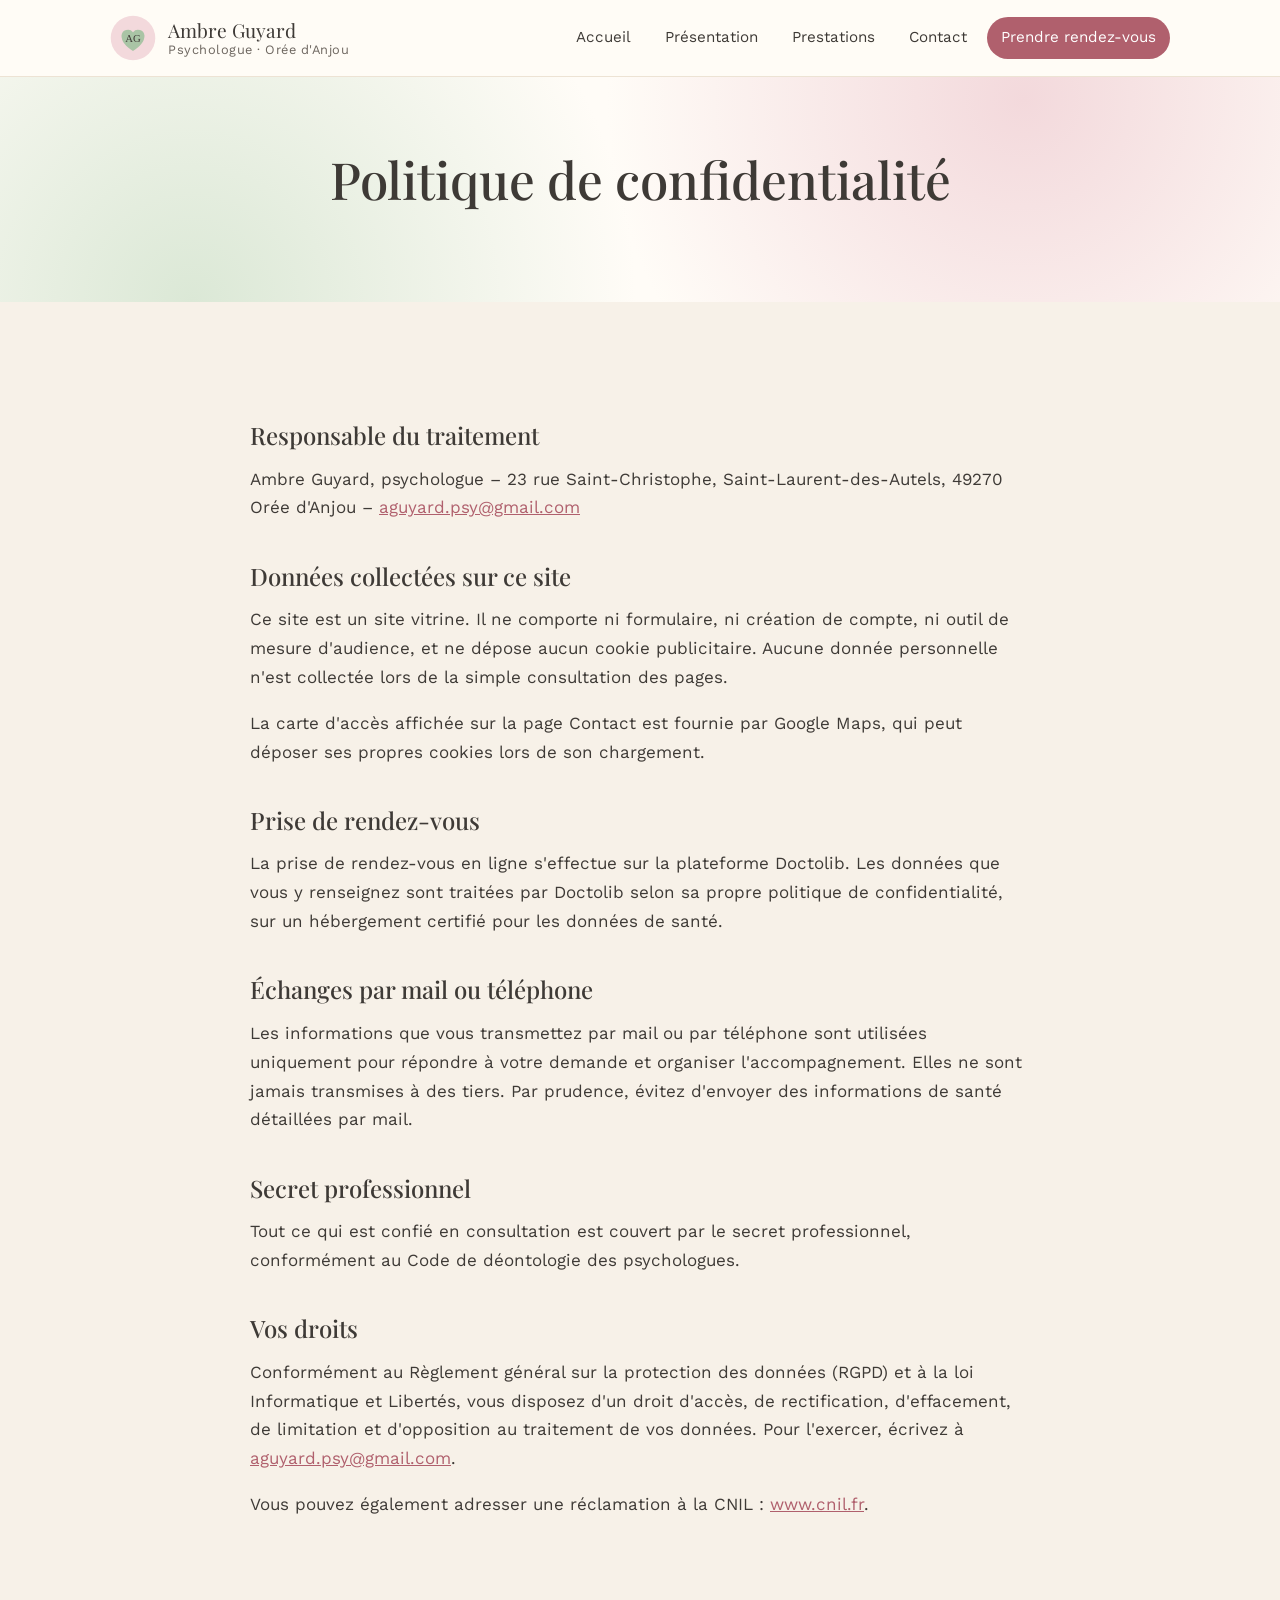
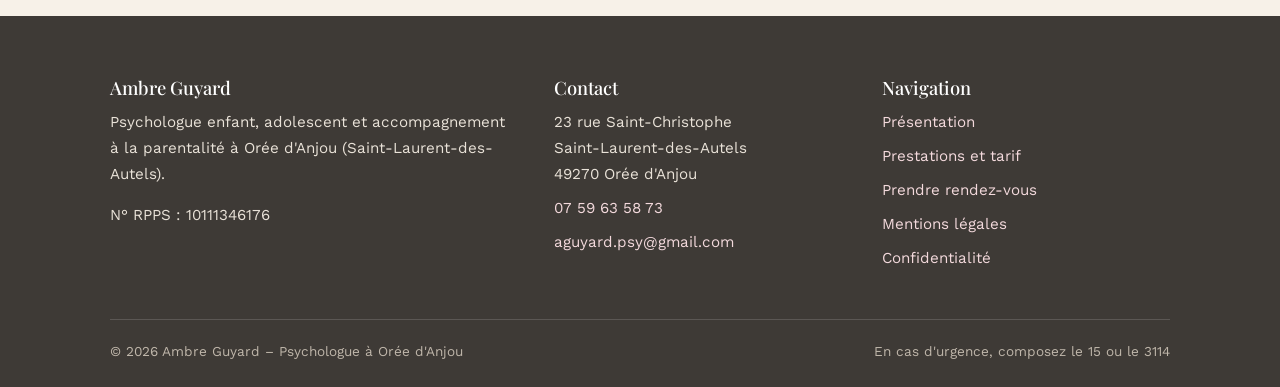
==== confidentialite.html @ e0a4511f "Add files via upload" ====
<!DOCTYPE html>
<html lang="fr">
<head>
  <meta charset="UTF-8">
  <meta name="viewport" content="width=device-width, initial-scale=1.0">
  <title>Politique de confidentialité | Ambre Guyard - Psychologue</title>
  <meta name="description" content="Politique de confidentialité et protection des données personnelles du site d'Ambre Guyard, psychologue à Orée d'Anjou.">
  <meta name="robots" content="noindex, follow">
  <link rel="canonical" href="https://www.ambre-guyard-psychologue.fr/confidentialite.html">
  <link rel="icon" href="favicon.svg" type="image/svg+xml">
  <link rel="preconnect" href="https://fonts.googleapis.com">
  <link rel="preconnect" href="https://fonts.gstatic.com" crossorigin>
  <link href="https://fonts.googleapis.com/css2?family=Playfair+Display:wght@400;500;600&family=Work+Sans:wght@300;400;500&display=swap" rel="stylesheet">
  <link rel="stylesheet" href="style.css">
</head>
<body>
  <a class="skip-link" href="#contenu">Aller au contenu</a>

  <header class="site-header">
    <div class="container header-inner">
      <a href="index.html" class="logo" aria-label="Accueil - Ambre Guyard, psychologue">
        <img src="favicon.svg" alt="" class="logo-mark" width="46" height="46">
        <span class="logo-text">
          <span class="logo-name">Ambre Guyard</span>
          <span class="logo-sub">Psychologue · Orée d'Anjou</span>
        </span>
      </a>
      <button class="nav-toggle" aria-label="Ouvrir le menu" aria-expanded="false" aria-controls="menu">
        <span></span><span></span><span></span>
      </button>
      <nav class="main-nav" id="menu" aria-label="Menu principal">
        <ul>
          <li><a href="index.html">Accueil</a></li>
          <li><a href="presentation.html">Présentation</a></li>
          <li><a href="prestations.html">Prestations</a></li>
          <li><a href="contact.html">Contact</a></li>
          <li><a href="rendez-vous.html" class="nav-cta">Prendre rendez-vous</a></li>
        </ul>
      </nav>
    </div>
  </header>

  <main id="contenu">
    <section class="page-hero">
      <div class="container">
        <h1>Politique de confidentialité</h1>
      </div>
    </section>

    <section class="section">
      <div class="container legal">
        <h2>Responsable du traitement</h2>
        <p>Ambre Guyard, psychologue – 23 rue Saint-Christophe, Saint-Laurent-des-Autels, 49270 Orée d'Anjou – <a href="mailto:aguyard.psy@gmail.com">aguyard.psy@gmail.com</a></p>

        <h2>Données collectées sur ce site</h2>
        <p>Ce site est un site vitrine. Il ne comporte ni formulaire, ni création de compte, ni outil de mesure d'audience, et ne dépose aucun cookie publicitaire. Aucune donnée personnelle n'est collectée lors de la simple consultation des pages.</p>
        <p>La carte d'accès affichée sur la page Contact est fournie par Google Maps, qui peut déposer ses propres cookies lors de son chargement.</p>

        <h2>Prise de rendez-vous</h2>
        <p>La prise de rendez-vous en ligne s'effectue sur la plateforme Doctolib. Les données que vous y renseignez sont traitées par Doctolib selon sa propre politique de confidentialité, sur un hébergement certifié pour les données de santé.</p>

        <h2>Échanges par mail ou téléphone</h2>
        <p>Les informations que vous transmettez par mail ou par téléphone sont utilisées uniquement pour répondre à votre demande et organiser l'accompagnement. Elles ne sont jamais transmises à des tiers. Par prudence, évitez d'envoyer des informations de santé détaillées par mail.</p>

        <h2>Secret professionnel</h2>
        <p>Tout ce qui est confié en consultation est couvert par le secret professionnel, conformément au Code de déontologie des psychologues.</p>

        <h2>Vos droits</h2>
        <p>Conformément au Règlement général sur la protection des données (RGPD) et à la loi Informatique et Libertés, vous disposez d'un droit d'accès, de rectification, d'effacement, de limitation et d'opposition au traitement de vos données. Pour l'exercer, écrivez à <a href="mailto:aguyard.psy@gmail.com">aguyard.psy@gmail.com</a>.</p>
        <p>Vous pouvez également adresser une réclamation à la CNIL : <a href="https://www.cnil.fr" target="_blank" rel="noopener">www.cnil.fr</a>.</p>
      </div>
    </section>
  </main>

  <footer class="site-footer">
    <div class="container">
      <div class="footer-grid">
        <div>
          <h3>Ambre Guyard</h3>
          <p>Psychologue enfant, adolescent et accompagnement à la parentalité à Orée d'Anjou (Saint-Laurent-des-Autels).</p>
          <p>N° RPPS : 10111346176</p>
        </div>
        <div>
          <h3>Contact</h3>
          <ul>
            <li>23 rue Saint-Christophe<br>Saint-Laurent-des-Autels<br>49270 Orée d'Anjou</li>
            <li><a href="tel:+33759635873">07 59 63 58 73</a></li>
            <li><a href="mailto:aguyard.psy@gmail.com">aguyard.psy@gmail.com</a></li>
          </ul>
        </div>
        <div>
          <h3>Navigation</h3>
          <ul>
            <li><a href="presentation.html">Présentation</a></li>
            <li><a href="prestations.html">Prestations et tarif</a></li>
            <li><a href="rendez-vous.html">Prendre rendez-vous</a></li>
            <li><a href="mentions-legales.html">Mentions légales</a></li>
            <li><a href="confidentialite.html">Confidentialité</a></li>
          </ul>
        </div>
      </div>
      <div class="footer-bottom">
        <span>© <span id="year">2026</span> Ambre Guyard – Psychologue à Orée d'Anjou</span>
        <span>En cas d'urgence, composez le 15 ou le 3114</span>
      </div>
    </div>
  </footer>

  <script src="script.js"></script>
</body>
</html>
---- style.css ----
/* ==========================================================
   Ambre Guyard – Psychologue | Orée d'Anjou
   Palette : beige, rose pastel, vert pastel
   ========================================================== */

:root {
  --beige: #f7f1e8;
  --beige-dark: #ede3d4;
  --cream: #fffcf7;
  --rose: #f3d9dc;
  --rose-mid: #e5b8be;
  --rose-dark: #b0606d;
  --vert: #dbe8d6;
  --vert-mid: #a9c4a5;
  --vert-dark: #5d7d62;
  --text: #3e3a36;
  --text-light: #6d665f;
  --white: #ffffff;
  --shadow: 0 10px 30px rgba(94, 80, 66, 0.08);
  --radius: 22px;
  --serif: "Playfair Display", Georgia, serif;
  --sans: "Work Sans", Arial, sans-serif;
}

*, *::before, *::after { box-sizing: border-box; }

html { scroll-behavior: smooth; }

body {
  margin: 0;
  font-family: var(--sans);
  font-size: 17px;
  line-height: 1.7;
  color: var(--text);
  background: var(--beige);
}

img { max-width: 100%; display: block; }

a { color: var(--rose-dark); }
a:hover { color: var(--vert-dark); }

h1, h2, h3 {
  font-family: var(--serif);
  font-weight: 500;
  line-height: 1.25;
  color: var(--text);
  margin: 0 0 0.6em;
}
h1 { font-size: clamp(2rem, 5vw, 3.2rem); }
h2 { font-size: clamp(1.6rem, 3.5vw, 2.3rem); }
h3 { font-size: 1.3rem; }

p { margin: 0 0 1em; }

.container {
  width: 100%;
  max-width: 1100px;
  margin: 0 auto;
  padding: 0 20px;
}

.skip-link {
  position: absolute;
  left: -9999px;
}
.skip-link:focus {
  left: 16px; top: 16px;
  background: var(--white);
  padding: 8px 14px;
  z-index: 1000;
}

/* ---------- En-tête ---------- */
.site-header {
  position: sticky;
  top: 0;
  z-index: 100;
  background: rgba(255, 252, 247, 0.94);
  backdrop-filter: blur(8px);
  border-bottom: 1px solid var(--beige-dark);
}
.header-inner {
  display: flex;
  align-items: center;
  justify-content: space-between;
  min-height: 76px;
  gap: 20px;
}
.logo {
  display: flex;
  align-items: center;
  gap: 12px;
  text-decoration: none;
  color: var(--text);
}
.logo-mark {
  width: 46px; height: 46px;
  flex-shrink: 0;
}
.logo-text { display: flex; flex-direction: column; line-height: 1.2; }
.logo-name { font-family: var(--serif); font-size: 1.2rem; }
.logo-sub { font-size: 0.8rem; color: var(--text-light); letter-spacing: 0.04em; }

.main-nav ul {
  display: flex;
  align-items: center;
  gap: 6px;
  list-style: none;
  margin: 0; padding: 0;
}
.main-nav a {
  display: block;
  padding: 8px 14px;
  border-radius: 999px;
  text-decoration: none;
  color: var(--text);
  font-size: 0.95rem;
  transition: background 0.2s;
}
.main-nav a:hover,
.main-nav a.active { background: var(--vert); color: var(--text); }
.main-nav a.nav-cta {
  background: var(--rose-dark);
  color: var(--white);
}
.main-nav a.nav-cta:hover { background: var(--vert-dark); color: var(--white); }

.nav-toggle {
  display: none;
  background: none;
  border: 0;
  padding: 10px;
  cursor: pointer;
}
.nav-toggle span {
  display: block;
  width: 26px; height: 2px;
  margin: 5px 0;
  background: var(--text);
  transition: 0.3s;
}

/* ---------- Boutons ---------- */
.btn {
  display: inline-block;
  padding: 13px 28px;
  border-radius: 999px;
  font-family: var(--sans);
  font-size: 1rem;
  font-weight: 500;
  text-decoration: none;
  transition: transform 0.2s, background 0.2s;
}
.btn:hover { transform: translateY(-2px); }
.btn-primary { background: var(--rose-dark); color: var(--white); }
.btn-primary:hover { background: var(--vert-dark); color: var(--white); }
.btn-secondary { background: transparent; color: var(--vert-dark); border: 1.5px solid var(--vert-dark); }
.btn-secondary:hover { background: var(--vert-dark); color: var(--white); }
.btn-group { display: flex; flex-wrap: wrap; gap: 14px; margin-top: 24px; }

/* ---------- Héros ---------- */
.hero {
  position: relative;
  overflow: hidden;
  padding: 90px 0 100px;
  background:
    radial-gradient(circle at 85% 20%, var(--rose) 0, transparent 40%),
    radial-gradient(circle at 10% 90%, var(--vert) 0, transparent 45%),
    var(--cream);
}
.hero-inner {
  display: grid;
  grid-template-columns: 1.2fr 0.8fr;
  gap: 50px;
  align-items: center;
}
.hero-kicker {
  display: inline-block;
  font-size: 0.85rem;
  letter-spacing: 0.12em;
  text-transform: uppercase;
  color: var(--vert-dark);
  margin-bottom: 14px;
}
.hero p.lead { font-size: 1.15rem; color: var(--text-light); max-width: 560px; }
.hero-visual {
  aspect-ratio: 1;
  border-radius: 48% 52% 45% 55% / 55% 45% 55% 45%;
  background: linear-gradient(145deg, var(--rose) 0%, var(--beige-dark) 50%, var(--vert) 100%);
  display: flex;
  align-items: center;
  justify-content: center;
  box-shadow: var(--shadow);
}
.hero-visual svg { width: 55%; height: auto; }

.page-hero {
  padding: 70px 0 60px;
  text-align: center;
  background:
    radial-gradient(circle at 80% 10%, var(--rose) 0, transparent 40%),
    radial-gradient(circle at 15% 100%, var(--vert) 0, transparent 40%),
    var(--cream);
}
.page-hero p { max-width: 680px; margin: 0 auto; color: var(--text-light); font-size: 1.1rem; }

/* ---------- Sections ---------- */
.section { padding: 80px 0; }
.section-alt { background: var(--cream); }
.section-rose { background: var(--rose); }
.section-vert { background: var(--vert); }
.section-title { text-align: center; max-width: 700px; margin: 0 auto 50px; }
.section-title p { color: var(--text-light); }

.grid-3 {
  display: grid;
  grid-template-columns: repeat(3, 1fr);
  gap: 28px;
}
.grid-2 {
  display: grid;
  grid-template-columns: repeat(2, 1fr);
  gap: 40px;
  align-items: center;
}

.card {
  background: var(--white);
  border-radius: var(--radius);
  padding: 34px 30px;
  box-shadow: var(--shadow);
  transition: transform 0.25s;
}
.card:hover { transform: translateY(-4px); }
.card-icon {
  width: 58px; height: 58px;
  border-radius: 50%;
  display: flex;
  align-items: center;
  justify-content: center;
  margin-bottom: 18px;
}
.card-icon svg { width: 28px; height: 28px; }
.icon-rose { background: var(--rose); color: var(--rose-dark); }
.icon-vert { background: var(--vert); color: var(--vert-dark); }
.icon-beige { background: var(--beige-dark); color: var(--text); }
.card a.more { font-weight: 500; text-decoration: none; }

.panel {
  background: var(--white);
  border-radius: var(--radius);
  padding: 40px;
  box-shadow: var(--shadow);
}
.panel-rose { background: var(--rose); box-shadow: none; }
.panel-vert { background: var(--vert); box-shadow: none; }

.check-list { list-style: none; padding: 0; margin: 0 0 1em; }
.check-list li { position: relative; padding-left: 30px; margin-bottom: 10px; }
.check-list li::before {
  content: "";
  position: absolute;
  left: 0; top: 0.55em;
  width: 14px; height: 14px;
  border-radius: 50%;
  background: var(--vert-mid);
}

/* ---------- Prestations ---------- */
.service {
  display: grid;
  grid-template-columns: 90px 1fr;
  gap: 30px;
  padding: 44px;
  margin-bottom: 30px;
  background: var(--white);
  border-radius: var(--radius);
  box-shadow: var(--shadow);
}
.service .card-icon { width: 80px; height: 80px; }
.service .card-icon svg { width: 38px; height: 38px; }

.price-box {
  text-align: center;
  max-width: 520px;
  margin: 0 auto;
}
.price {
  font-family: var(--serif);
  font-size: 3.4rem;
  color: var(--rose-dark);
  line-height: 1;
  margin: 10px 0 14px;
}

/* ---------- Étapes ---------- */
.steps { counter-reset: step; }
.step {
  position: relative;
  padding-left: 70px;
  margin-bottom: 34px;
}
.step::before {
  counter-increment: step;
  content: counter(step);
  position: absolute;
  left: 0; top: 0;
  width: 48px; height: 48px;
  border-radius: 50%;
  background: var(--rose-dark);
  color: var(--white);
  font-family: var(--serif);
  font-size: 1.3rem;
  display: flex;
  align-items: center;
  justify-content: center;
}

/* ---------- Contact ---------- */
.contact-list { list-style: none; padding: 0; margin: 0; }
.contact-list li {
  display: flex;
  gap: 16px;
  align-items: flex-start;
  margin-bottom: 22px;
}
.contact-list .card-icon { width: 46px; height: 46px; margin: 0; flex-shrink: 0; }
.contact-list .card-icon svg { width: 22px; height: 22px; }
.contact-list strong { display: block; font-weight: 500; }
.map-wrap {
  border-radius: var(--radius);
  overflow: hidden;
  box-shadow: var(--shadow);
  min-height: 360px;
}
.map-wrap iframe { width: 100%; height: 100%; min-height: 360px; border: 0; display: block; }

/* ---------- Bandeau CTA ---------- */
.cta-band {
  text-align: center;
  padding: 70px 0;
  background: linear-gradient(120deg, var(--rose) 0%, var(--beige-dark) 50%, var(--vert) 100%);
}
.cta-band p { max-width: 600px; margin: 0 auto; }
.cta-band .btn-group { justify-content: center; }

/* ---------- Pages légales ---------- */
.legal { max-width: 820px; margin: 0 auto; }
.legal h2 { font-size: 1.5rem; margin-top: 1.6em; }
.todo {
  background: var(--rose);
  padding: 1px 6px;
  border-radius: 4px;
  font-weight: 500;
}

/* ---------- Pied de page ---------- */
.site-footer {
  background: var(--text);
  color: #e9e2d8;
  padding: 60px 0 24px;
  font-size: 0.95rem;
}
.site-footer a { color: #f3d9dc; text-decoration: none; }
.site-footer a:hover { color: var(--vert); }
.footer-grid {
  display: grid;
  grid-template-columns: 1.4fr 1fr 1fr;
  gap: 40px;
  margin-bottom: 40px;
}
.site-footer h3 { color: var(--white); font-size: 1.15rem; }
.site-footer ul { list-style: none; padding: 0; margin: 0; }
.site-footer li { margin-bottom: 8px; }
.footer-bottom {
  border-top: 1px solid rgba(255, 255, 255, 0.15);
  padding-top: 20px;
  display: flex;
  flex-wrap: wrap;
  justify-content: space-between;
  gap: 10px;
  font-size: 0.85rem;
  color: #bfb6aa;
}

/* ---------- Animations ---------- */
.reveal { opacity: 0; transform: translateY(24px); transition: opacity 0.7s, transform 0.7s; }
.reveal.visible { opacity: 1; transform: none; }
@media (prefers-reduced-motion: reduce) {
  .reveal { opacity: 1; transform: none; transition: none; }
  html { scroll-behavior: auto; }
}

/* ---------- Responsive ---------- */
@media (max-width: 960px) {
  .hero-inner, .grid-2 { grid-template-columns: 1fr; }
  .hero-visual { max-width: 320px; margin: 0 auto; }
  .grid-3 { grid-template-columns: 1fr 1fr; }
  .footer-grid { grid-template-columns: 1fr 1fr; }
}

@media (max-width: 820px) {
  .nav-toggle { display: block; }
  .main-nav {
    position: absolute;
    top: 76px; left: 0; right: 0;
    background: var(--cream);
    border-bottom: 1px solid var(--beige-dark);
    max-height: 0;
    overflow: hidden;
    transition: max-height 0.35s ease;
  }
  .main-nav.open { max-height: 480px; }
  .main-nav ul { flex-direction: column; align-items: stretch; padding: 14px 20px 20px; }
  .main-nav a { padding: 12px 16px; }
  .nav-toggle.open span:nth-child(1) { transform: translateY(7px) rotate(45deg); }
  .nav-toggle.open span:nth-child(2) { opacity: 0; }
  .nav-toggle.open span:nth-child(3) { transform: translateY(-7px) rotate(-45deg); }
}

@media (max-width: 640px) {
  body { font-size: 16px; }
  .section { padding: 60px 0; }
  .hero { padding: 60px 0 70px; }
  .grid-3, .footer-grid { grid-template-columns: 1fr; }
  .service { grid-template-columns: 1fr; padding: 30px 24px; gap: 16px; }
  .panel { padding: 28px 22px; }
  .logo-sub { display: none; }
}
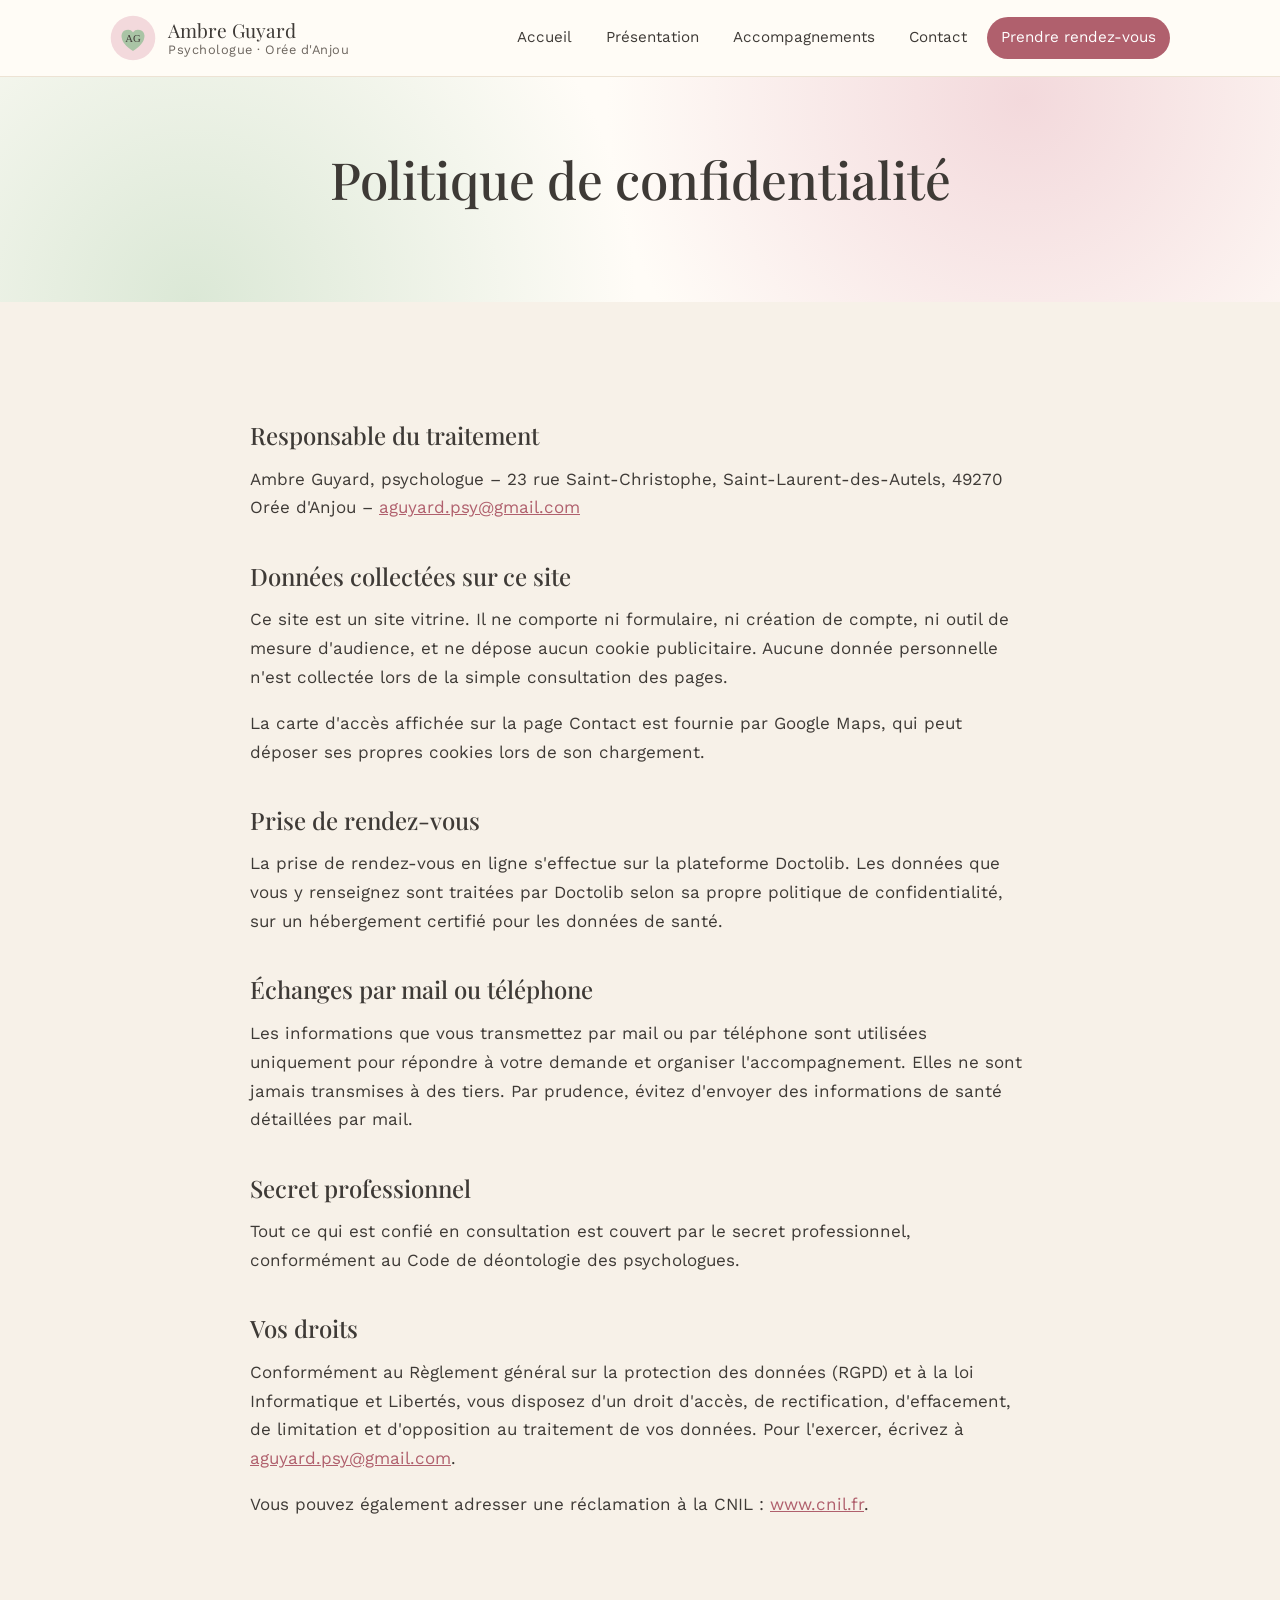
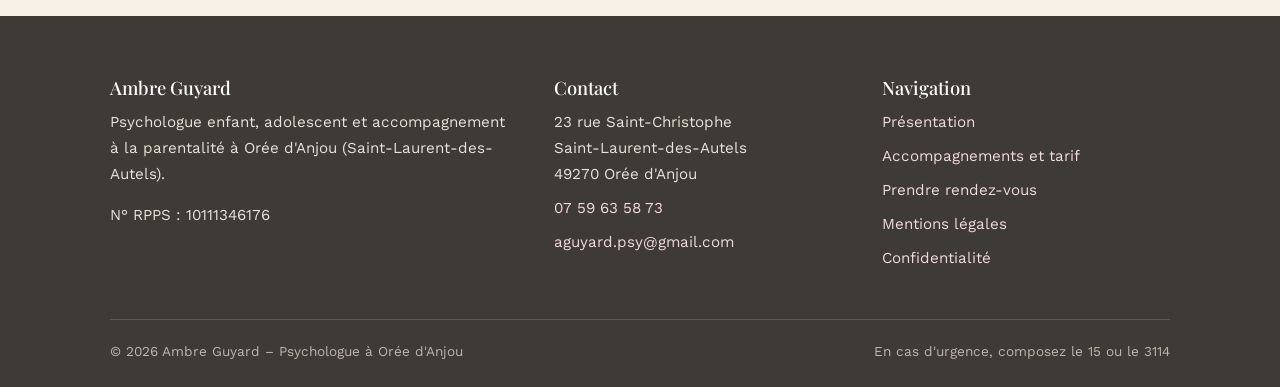
==== commit cbbfeb40: "Add files via upload" ====
--- a/confidentialite.html
+++ b/confidentialite.html
@@ -32,7 +32,7 @@
         <ul>
           <li><a href="index.html">Accueil</a></li>
           <li><a href="presentation.html">Présentation</a></li>
-          <li><a href="prestations.html">Prestations</a></li>
+          <li><a href="prestations.html">Accompagnements</a></li>
           <li><a href="contact.html">Contact</a></li>
           <li><a href="rendez-vous.html" class="nav-cta">Prendre rendez-vous</a></li>
         </ul>
@@ -92,7 +92,7 @@
           <h3>Navigation</h3>
           <ul>
             <li><a href="presentation.html">Présentation</a></li>
-            <li><a href="prestations.html">Prestations et tarif</a></li>
+            <li><a href="prestations.html">Accompagnements et tarif</a></li>
             <li><a href="rendez-vous.html">Prendre rendez-vous</a></li>
             <li><a href="mentions-legales.html">Mentions légales</a></li>
             <li><a href="confidentialite.html">Confidentialité</a></li>
--- a/style.css
+++ b/style.css
@@ -255,6 +255,33 @@
 }
 .panel-rose { background: var(--rose); box-shadow: none; }
 .panel-vert { background: var(--vert); box-shadow: none; }
+.values-panel { max-width: 820px; margin: 50px auto 0; }
+
+/* ---------- Photo de présentation ---------- */
+.portrait {
+  position: relative;
+  max-width: 420px;
+  margin: 0 auto;
+}
+.portrait::before {
+  content: "";
+  position: absolute;
+  inset: 18px -18px -18px 18px;
+  border-radius: var(--radius);
+  background: linear-gradient(145deg, var(--rose) 0%, var(--vert) 100%);
+  z-index: 0;
+}
+.portrait img {
+  position: relative;
+  z-index: 1;
+  width: 100%;
+  height: auto;
+  aspect-ratio: 4 / 5;
+  object-fit: cover;
+  border-radius: var(--radius);
+  box-shadow: var(--shadow);
+  background: var(--beige-dark);
+}
 
 .check-list { list-style: none; padding: 0; margin: 0 0 1em; }
 .check-list li { position: relative; padding-left: 30px; margin-bottom: 10px; }
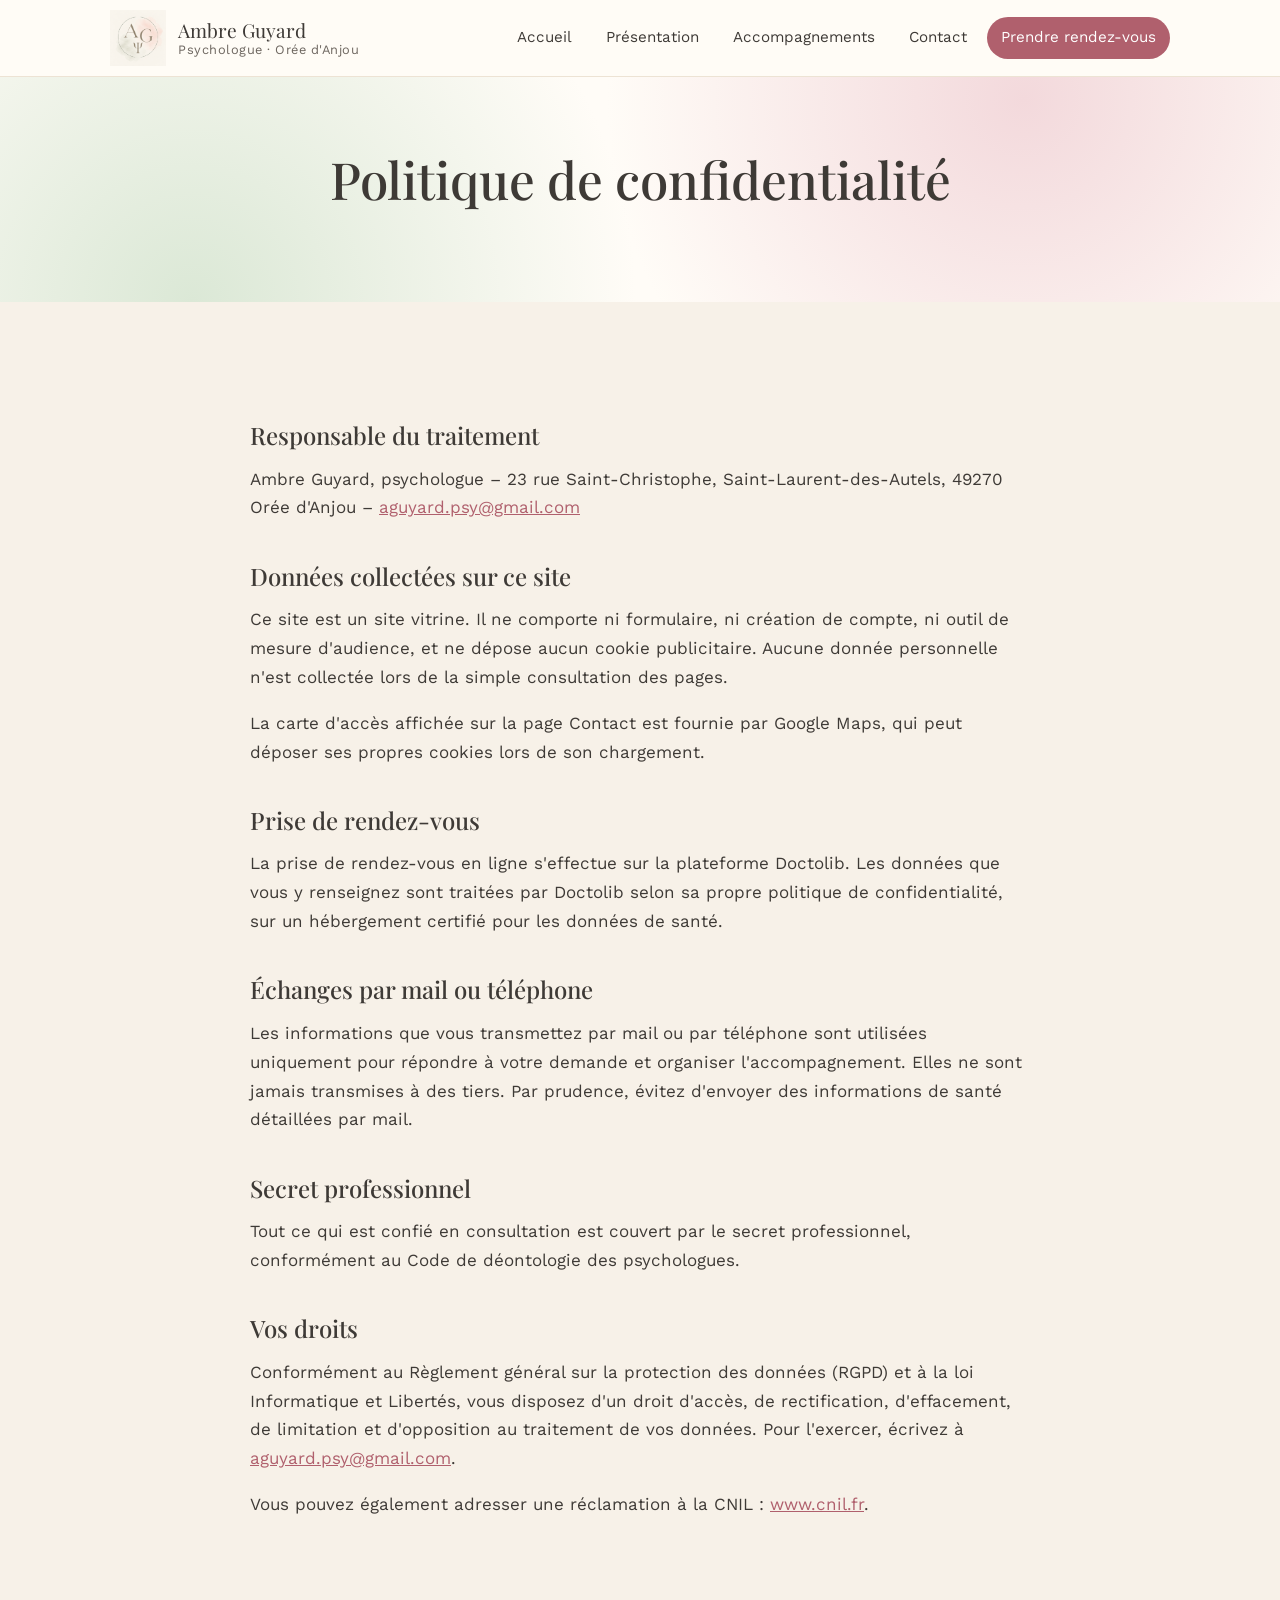
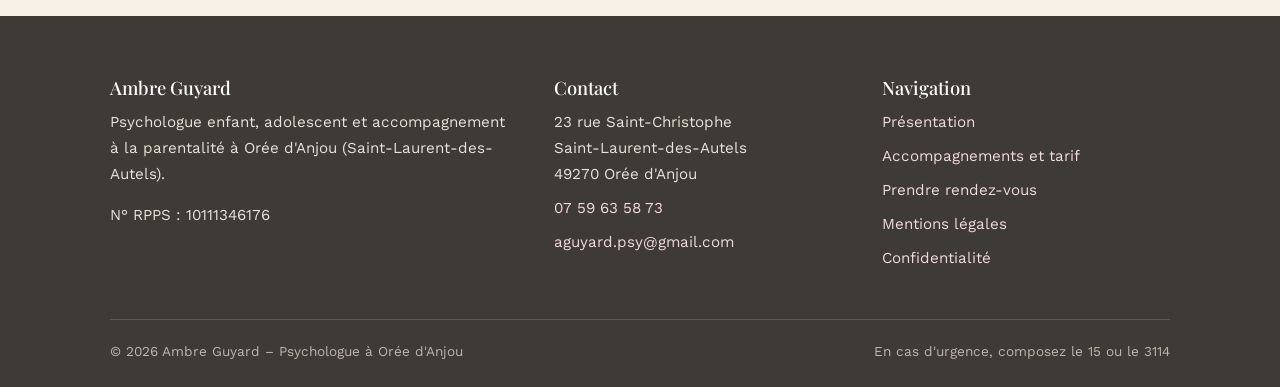
==== commit 966b0e67: "Add files via upload" ====
--- a/confidentialite.html
+++ b/confidentialite.html
@@ -6,8 +6,9 @@
   <title>Politique de confidentialité | Ambre Guyard - Psychologue</title>
   <meta name="description" content="Politique de confidentialité et protection des données personnelles du site d'Ambre Guyard, psychologue à Orée d'Anjou.">
   <meta name="robots" content="noindex, follow">
-  <link rel="canonical" href="https://www.ambre-guyard-psychologue.fr/confidentialite.html">
-  <link rel="icon" href="favicon.svg" type="image/svg+xml">
+  <link rel="canonical" href="https://ambre-guyard.github.io/confidentialite.html">
+  <link rel="icon" href="logo.png" type="image/png">
+  <link rel="apple-touch-icon" href="logo.png">
   <link rel="preconnect" href="https://fonts.googleapis.com">
   <link rel="preconnect" href="https://fonts.gstatic.com" crossorigin>
   <link href="https://fonts.googleapis.com/css2?family=Playfair+Display:wght@400;500;600&family=Work+Sans:wght@300;400;500&display=swap" rel="stylesheet">
@@ -19,7 +20,7 @@
   <header class="site-header">
     <div class="container header-inner">
       <a href="index.html" class="logo" aria-label="Accueil - Ambre Guyard, psychologue">
-        <img src="favicon.svg" alt="" class="logo-mark" width="46" height="46">
+        <img src="logo.png" alt="Logo Ambre Guyard, psychologue" class="logo-mark">
         <span class="logo-text">
           <span class="logo-name">Ambre Guyard</span>
           <span class="logo-sub">Psychologue · Orée d'Anjou</span>
--- a/style.css
+++ b/style.css
@@ -95,7 +95,10 @@
   color: var(--text);
 }
 .logo-mark {
-  width: 46px; height: 46px;
+  height: 56px;
+  width: auto;
+  max-width: 180px;
+  object-fit: contain;
   flex-shrink: 0;
 }
 .logo-text { display: flex; flex-direction: column; line-height: 1.2; }
